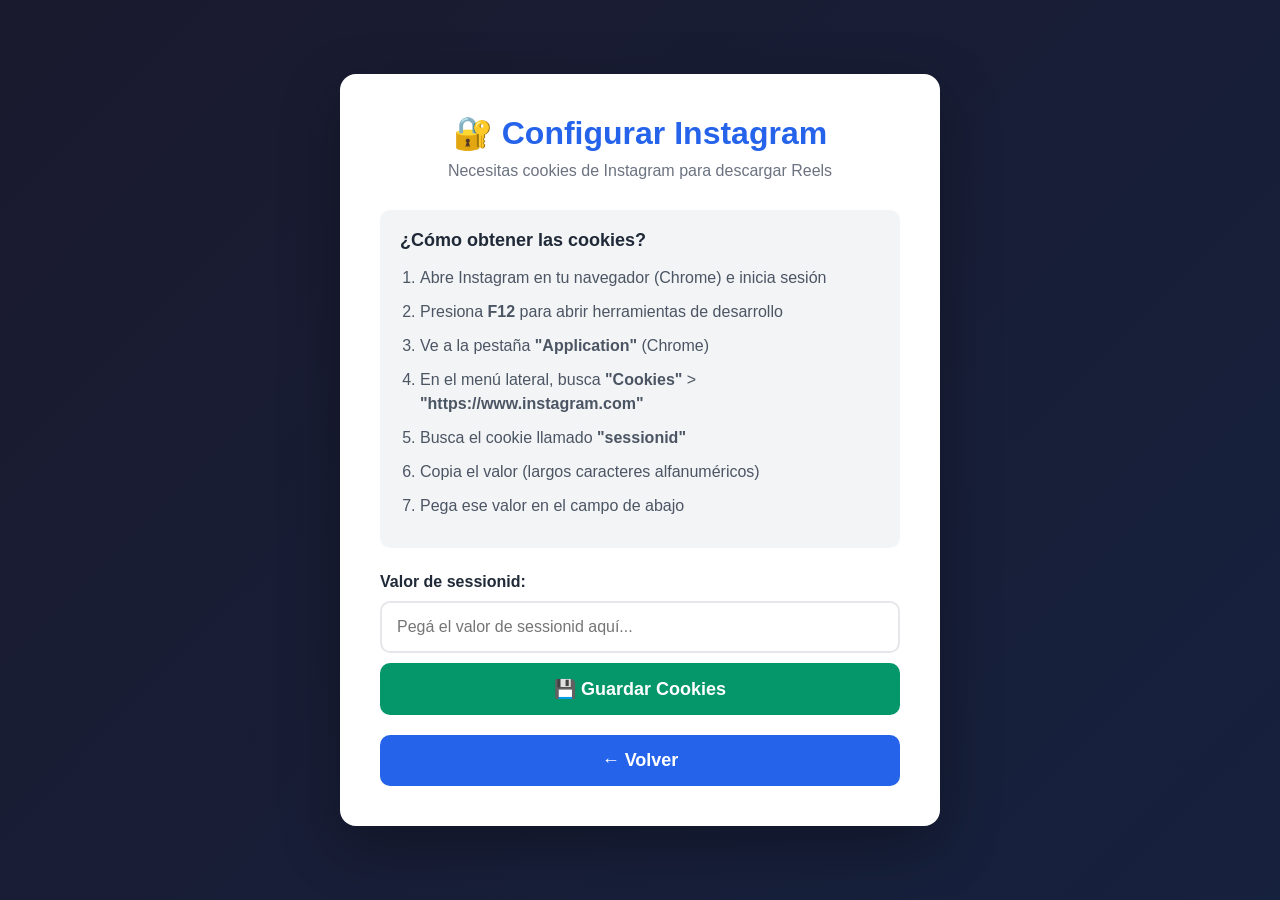
==== templates/configurar_cookies.html @ 565dd6c5 "Initial commit: Videos Victor descargador - Flask + yt-dlp web app" ====
<!DOCTYPE html>
<html lang="es">
<head>
    <meta charset="UTF-8">
    <meta name="viewport" content="width=device-width, initial-scale=1.0">
    <title>Configurar Instagram - Videos Victor</title>
    <link rel="stylesheet" href="/static/style.css">
</head>
<body>
    <div class="container">
        <header>
            <h1>🔐 Configurar Instagram</h1>
            <p>Necesitas cookies de Instagram para descargar Reels</p>
        </header>

        <main>
            <div class="instructions">
                <h2>¿Cómo obtener las cookies?</h2>
                <ol>
                    <li>Abre Instagram en tu navegador (Chrome) e inicia sesión</li>
                    <li>Presiona <strong>F12</strong> para abrir herramientas de desarrollo</li>
                    <li>Ve a la pestaña <strong>"Application"</strong> (Chrome)</li>
                    <li>En el menú lateral, busca <strong>"Cookies"</strong> > <strong>"https://www.instagram.com"</strong></li>
                    <li>Busca el cookie llamado <strong>"sessionid"</strong></li>
                    <li>Copia el valor (largos caracteres alfanuméricos)</li>
                    <li>Pega ese valor en el campo de abajo</li>
                </ol>
            </div>

            <div class="cookie-input-section">
                <label for="sessionid-input">Valor de sessionid:</label>
                <input type="text" id="sessionid-input" placeholder="Pegá el valor de sessionid aquí...">
                <button onclick="guardarCookies()">💾 Guardar Cookies</button>
            </div>

            <div id="message-section" class="hidden">
                <p id="message-text"></p>
            </div>

            <button onclick="volver()">← Volver</button>
        </main>
    </div>

    <script>
        function guardarCookies() {
            const sessionid = document.getElementById('sessionid-input').value.trim();
            if (!sessionid) {
                alert('Por favor, ingresá el valor de sessionid');
                return;
            }
            
            const cookies = [{name: 'sessionid', value: sessionid, domain: '.instagram.com', path: '/'}];
            
            fetch('/guardar-cookies', {
                method: 'POST',
                headers: {'Content-Type': 'application/json'},
                body: JSON.stringify({cookies})
            })
            .then(r => r.json())
            .then(data => {
                const msg = document.getElementById('message-section');
                const txt = document.getElementById('message-text');
                msg.classList.remove('hidden');
                if (data.success) {
                    txt.textContent = '✓ Cookies guardadas correctamente';
                    txt.className = 'success';
                } else {
                    txt.textContent = '✗ Error: ' + data.error;
                    txt.className = 'error';
                }
            });
        }

        function volver() {
            window.location.href = '/';
        }
    </script>
</body>
</html>
---- static/style.css ----
* {
    margin: 0;
    padding: 0;
    box-sizing: border-box;
}

body {
    font-family: Arial, sans-serif;
    background: linear-gradient(135deg, #1a1a2e 0%, #16213e 100%);
    min-height: 100vh;
    display: flex;
    justify-content: center;
    align-items: center;
    padding: 20px;
}

.container {
    background: white;
    border-radius: 16px;
    padding: 40px;
    max-width: 600px;
    width: 100%;
    box-shadow: 0 20px 60px rgba(0,0,0,0.3);
}

header {
    text-align: center;
    margin-bottom: 30px;
}

h1 {
    color: #2563EB;
    font-size: 32px;
    margin-bottom: 10px;
}

header p {
    color: #6B7280;
    font-size: 16px;
}

.download-section {
    margin-bottom: 25px;
}

label {
    display: block;
    margin-bottom: 10px;
    color: #1F2937;
    font-weight: bold;
    font-size: 16px;
}

input[type="text"] {
    width: 100%;
    padding: 15px;
    border: 2px solid #E5E7EB;
    border-radius: 10px;
    font-size: 16px;
    margin-bottom: 15px;
    transition: border-color 0.3s;
}

input[type="text"]:focus {
    outline: none;
    border-color: #2563EB;
}

button {
    background: #2563EB;
    color: white;
    border: none;
    padding: 15px 30px;
    border-radius: 10px;
    font-size: 18px;
    font-weight: bold;
    cursor: pointer;
    transition: background 0.3s;
    width: 100%;
}

button:hover {
    background: #1D4ED8;
}

button:disabled {
    background: #9CA3AF;
    cursor: not-allowed;
}

.instagram-config {
    display: flex;
    align-items: center;
    gap: 15px;
    margin-bottom: 25px;
    padding-top: 15px;
    border-top: 1px solid #E5E7EB;
}

#config-ig-btn {
    background: #059669;
    width: auto;
    padding: 10px 20px;
    font-size: 14px;
}

#config-ig-btn:hover {
    background: #047857;
}

.status-text {
    font-size: 14px;
    color: #6B7280;
}

#progress-section {
    margin: 25px 0;
}

.progress-bar {
    background: #E5E7EB;
    border-radius: 10px;
    height: 20px;
    overflow: hidden;
    margin-bottom: 10px;
}

#progress-fill {
    height: 100%;
    background: linear-gradient(90deg, #2563EB, #10B981);
    width: 0%;
    transition: width 0.3s;
}

#progress-text {
    text-align: center;
    color: #6B7280;
    font-size: 14px;
}

#message-section {
    margin-top: 20px;
    padding: 15px;
    border-radius: 10px;
    text-align: center;
}

#message-section.success {
    background: #D1FAE5;
    color: #065F46;
}

#message-section.error {
    background: #FEE2E2;
    color: #991B1B;
}

footer {
    text-align: center;
    margin-top: 30px;
    padding-top: 20px;
    border-top: 1px solid #E5E7EB;
}

footer p {
    color: #9CA3AF;
    font-size: 14px;
}

.hidden {
    display: none;
}

.instructions {
    background: #F3F4F6;
    padding: 20px;
    border-radius: 10px;
    margin-bottom: 25px;
}

.instructions h2 {
    color: #1F2937;
    font-size: 18px;
    margin-bottom: 15px;
}

.instructions ol {
    color: #4B5563;
    padding-left: 20px;
}

.instructions li {
    margin-bottom: 10px;
    line-height: 1.5;
}

.cookie-input-section {
    margin-bottom: 20px;
}

.cookie-input-section input {
    margin-bottom: 10px;
}

.cookie-input-section button {
    background: #059669;
}

.cookie-input-section button:hover {
    background: #047857;
}
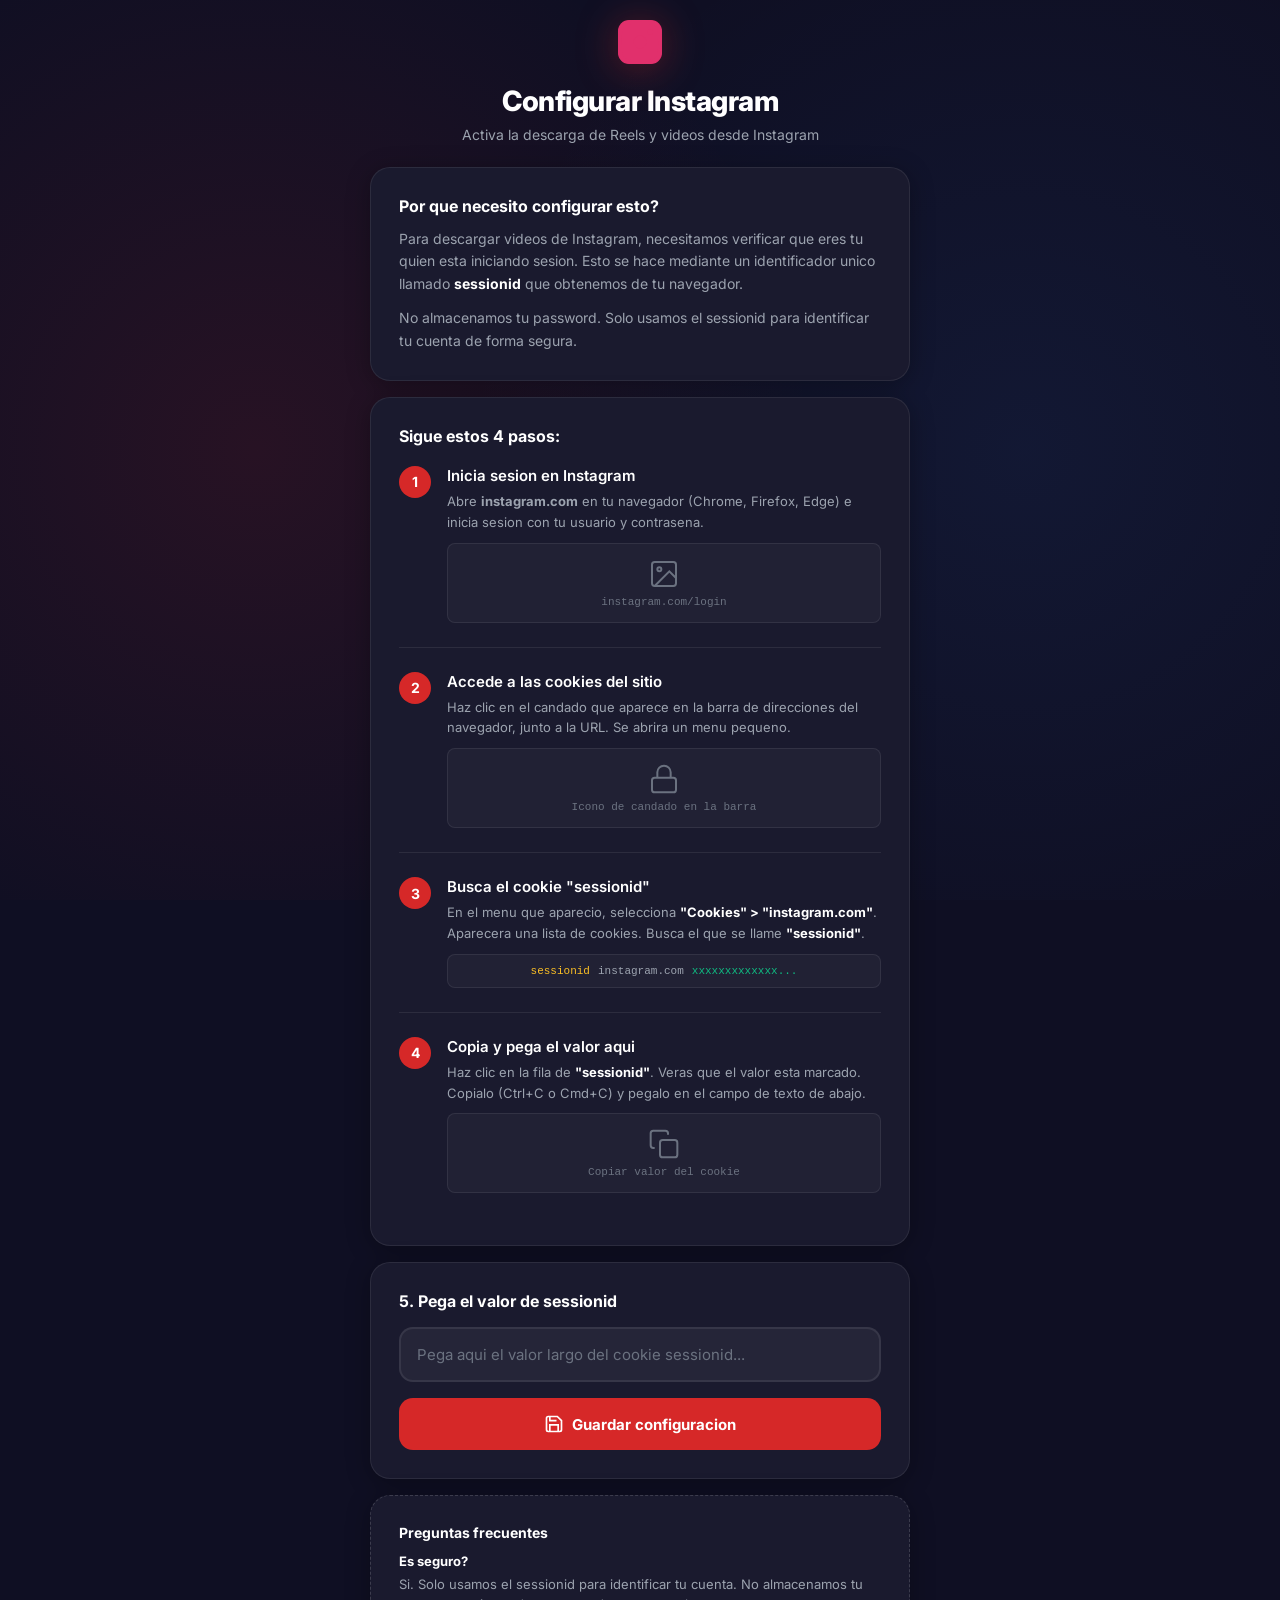
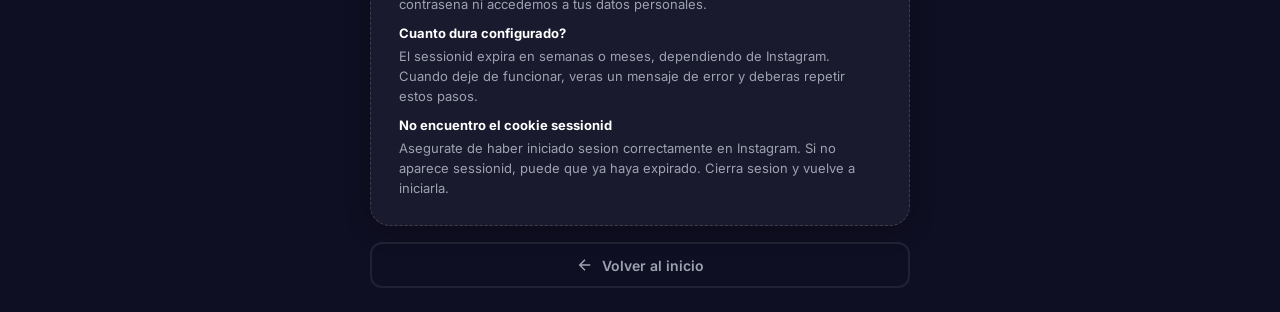
==== commit adde096d: "feat: redesign UI/UX with neutral Spanish language - Replace Chilean slang (weon, po, cachai, alhuea" ====
--- a/templates/configurar_cookies.html
+++ b/templates/configurar_cookies.html
@@ -7,50 +7,252 @@
     <link rel="stylesheet" href="/static/style.css">
 </head>
 <body>
+    <div class="background-effects"></div>
+
     <div class="container">
-        <header>
-            <h1>🔐 Configurar Instagram</h1>
-            <p>Necesitas cookies de Instagram para descargar Reels</p>
+        <header class="hero" style="margin-bottom: 24px;">
+            <div class="logo">
+                <svg width="44" height="44" viewBox="0 0 24 24" fill="none" xmlns="http://www.w3.org/2000/svg">
+                    <rect width="24" height="24" rx="6" fill="#E1306C"/>
+                    <path d="M12 2.163c3.204 0 3.584.012 4.85.07 3.252.148 4.771 1.691 4.919 4.919.058 1.265.069 1.645.069 4.849 0 3.205-.012 3.584-.069 4.849-.149 3.225-1.664 4.771-4.919 4.919-1.266.058-1.644.07-4.85.07-3.204 0-3.584-.012-4.849-.07-3.26-.149-4.771-1.699-4.919-4.92-.058-1.265-.07-1.644-.07-4.849 0-3.204.013-3.583.07-4.849.149-3.227 1.664-4.771 4.919-4.919 1.266-.057 1.645-.069 4.849-.069zM12 0C8.741 0 8.333.014 7.053.072 2.695.272.273 2.69.073 7.052.014 8.333 0 8.741 0 12c0 3.259.014 3.668.072 4.948.2 4.358 2.618 6.78 6.98 6.98C8.333 23.986 8.741 24 12 24c3.259 0 3.668-.014 4.948-.072 4.354-.2 6.782-2.618 6.979-6.98.059-1.28.073-1.689.073-4.948 0-3.259-.014-3.667-.072-4.947-.196-4.354-2.617-6.78-6.979-6.98C15.668.014 15.259 0 12 0z" fill="#E1306C"/>
+                    <circle cx="12" cy="12" r="3.5" fill="#E1306C"/>
+                    <circle cx="17.5" cy="6.5" r="1.5" fill="#E1306C"/>
+                </svg>
+            </div>
+            <h1 style="font-size: 28px;">Configurar Instagram</h1>
+            <p style="font-size: 14px;">Activa la descarga de Reels y videos desde Instagram</p>
         </header>
 
         <main>
-            <div class="instructions">
-                <h2>¿Cómo obtener las cookies?</h2>
-                <ol>
-                    <li>Abre Instagram en tu navegador (Chrome) e inicia sesión</li>
-                    <li>Presiona <strong>F12</strong> para abrir herramientas de desarrollo</li>
-                    <li>Ve a la pestaña <strong>"Application"</strong> (Chrome)</li>
-                    <li>En el menú lateral, busca <strong>"Cookies"</strong> > <strong>"https://www.instagram.com"</strong></li>
-                    <li>Busca el cookie llamado <strong>"sessionid"</strong></li>
-                    <li>Copia el valor (largos caracteres alfanuméricos)</li>
-                    <li>Pega ese valor en el campo de abajo</li>
-                </ol>
-            </div>
-
-            <div class="cookie-input-section">
-                <label for="sessionid-input">Valor de sessionid:</label>
-                <input type="text" id="sessionid-input" placeholder="Pegá el valor de sessionid aquí...">
-                <button onclick="guardarCookies()">💾 Guardar Cookies</button>
-            </div>
-
-            <div id="message-section" class="hidden">
-                <p id="message-text"></p>
-            </div>
-
-            <button onclick="volver()">← Volver</button>
+            <!-- Explicacion simple -->
+            <div class="download-card" style="margin-bottom: 16px;">
+                <h2 style="font-size: 16px; font-weight: 700; margin-bottom: 12px; color: var(--text-white);">
+                    Por que necesito configurar esto?
+                </h2>
+                <p style="font-size: 14px; color: var(--text-gray); line-height: 1.6; margin-bottom: 12px;">
+                    Para descargar videos de Instagram, necesitamos verificar que eres tu quien esta iniciando sesion. Esto se hace mediante un identificador unico llamado <strong style="color: var(--text-white);">sessionid</strong> que obtenemos de tu navegador.
+                </p>
+                <p style="font-size: 14px; color: var(--text-gray); line-height: 1.6;">
+                    No almacenamos tu password. Solo usamos el sessionid para identificar tu cuenta de forma segura.
+                </p>
+            </div>
+
+            <!-- Pasos -->
+            <div class="download-card" style="margin-bottom: 16px;">
+                <h2 style="font-size: 16px; font-weight: 700; margin-bottom: 20px; color: var(--text-white);">
+                    Sigue estos 4 pasos:
+                </h2>
+
+                <!-- Paso 1 -->
+                <div class="step-item">
+                    <div class="step-number">1</div>
+                    <div class="step-content">
+                        <div class="step-title">Inicia sesion en Instagram</div>
+                        <div class="step-desc">Abre <strong>instagram.com</strong> en tu navegador (Chrome, Firefox, Edge) e inicia sesion con tu usuario y contrasena.</div>
+                        <div class="step-screenshot">
+                            <div class="screenshot-placeholder">
+                                <svg width="32" height="32" viewBox="0 0 24 24" fill="none" stroke="#6B7280" stroke-width="1.5"><rect x="3" y="3" width="18" height="18" rx="2"/><circle cx="8.5" cy="8.5" r="1.5"/><path d="M21 15l-5-5L5 21"/></svg>
+                                <span>instagram.com/login</span>
+                            </div>
+                        </div>
+                    </div>
+                </div>
+
+                <!-- Paso 2 -->
+                <div class="step-item">
+                    <div class="step-number">2</div>
+                    <div class="step-content">
+                        <div class="step-title">Accede a las cookies del sitio</div>
+                        <div class="step-desc">Haz clic en el candado que aparece en la barra de direcciones del navegador, junto a la URL. Se abrira un menu pequeno.</div>
+                        <div class="step-screenshot">
+                            <div class="screenshot-placeholder">
+                                <svg width="32" height="32" viewBox="0 0 24 24" fill="none" stroke="#6B7280" stroke-width="1.5"><rect x="3" y="11" width="18" height="11" rx="2"/><path d="M7 11V7a5 5 0 0 1 10 0v4"/></svg>
+                                <span>Icono de candado en la barra</span>
+                            </div>
+                        </div>
+                    </div>
+                </div>
+
+                <!-- Paso 3 -->
+                <div class="step-item">
+                    <div class="step-number">3</div>
+                    <div class="step-content">
+                        <div class="step-title">Busca el cookie "sessionid"</div>
+                        <div class="step-desc">En el menu que aparecio, selecciona <strong style="color: var(--text-white);">"Cookies" > "instagram.com"</strong>. Aparecera una lista de cookies. Busca el que se llame <strong style="color: var(--text-white);">"sessionid"</strong>.</div>
+                        <div class="step-screenshot">
+                            <div class="screenshot-placeholder table-view">
+                                <div style="display: flex; gap: 8px; font-size: 11px; font-family: monospace;">
+                                    <span style="color: var(--accent-yellow);">sessionid</span>
+                                    <span style="color: var(--text-gray);">instagram.com</span>
+                                    <span style="color: var(--accent-green);">xxxxxxxxxxxxx...</span>
+                                </div>
+                            </div>
+                        </div>
+                    </div>
+                </div>
+
+                <!-- Paso 4 -->
+                <div class="step-item" style="border-bottom: none; padding-bottom: 0;">
+                    <div class="step-number">4</div>
+                    <div class="step-content">
+                        <div class="step-title">Copia y pega el valor aqui</div>
+                        <div class="step-desc">Haz clic en la fila de <strong style="color: var(--text-white);">"sessionid"</strong>. Veras que el valor esta marcado. Copialo (Ctrl+C o Cmd+C) y pegalo en el campo de texto de abajo.</div>
+                        <div class="step-screenshot">
+                            <div class="screenshot-placeholder">
+                                <svg width="32" height="32" viewBox="0 0 24 24" fill="none" stroke="#6B7280" stroke-width="1.5"><rect x="9" y="9" width="13" height="13" rx="2"/><path d="M5 15H4a2 2 0 0 1-2-2V4a2 2 0 0 1 2-2h9a2 2 0 0 1 2 2v1"/></svg>
+                                <span>Copiar valor del cookie</span>
+                            </div>
+                        </div>
+                    </div>
+                </div>
+            </div>
+
+            <!-- Campo de ingreso -->
+            <div class="download-card" style="margin-bottom: 16px;">
+                <h2 style="font-size: 16px; font-weight: 700; margin-bottom: 16px; color: var(--text-white);">
+                    5. Pega el valor de sessionid
+                </h2>
+
+                <div class="input-wrapper" style="margin-bottom: 16px;">
+                    <input
+                        type="text"
+                        id="sessionid-input"
+                        placeholder="Pega aqui el valor largo del cookie sessionid..."
+                        style="padding-left: 16px;"
+                    >
+                </div>
+
+                <div id="message-section" class="message-card hidden" style="margin-bottom: 16px;"></div>
+
+                <button id="save-btn" class="btn-primary" onclick="guardarCookies()" style="width: 100%;">
+                    <svg width="20" height="20" viewBox="0 0 24 24" fill="none" stroke="currentColor" stroke-width="2"><path d="M19 21H5a2 2 0 0 1-2-2V5a2 2 0 0 1 2-2h11l5 5v11a2 2 0 0 1-2 2z"/><polyline points="17,21 17,13 7,13 7,21"/><polyline points="7,3 7,8 15,8"/></svg>
+                    <span>Guardar configuracion</span>
+                </button>
+            </div>
+
+            <!-- Pregunta frecuente -->
+            <div class="download-card" style="margin-bottom: 16px; border: 1px dashed rgba(255,255,255,0.15);">
+                <h2 style="font-size: 14px; font-weight: 700; margin-bottom: 12px; color: var(--text-white);">
+                    Preguntas frecuentes
+                </h2>
+                <div style="display: flex; flex-direction: column; gap: 12px;">
+                    <div>
+                        <strong style="font-size: 13px; color: var(--text-white); display: block; margin-bottom: 4px;">Es seguro?</strong>
+                        <span style="font-size: 13px; color: var(--text-gray);">Si. Solo usamos el sessionid para identificar tu cuenta. No almacenamos tu contrasena ni accedemos a tus datos personales.</span>
+                    </div>
+                    <div>
+                        <strong style="font-size: 13px; color: var(--text-white); display: block; margin-bottom: 4px;">Cuanto dura configurado?</strong>
+                        <span style="font-size: 13px; color: var(--text-gray);">El sessionid expira en semanas o meses, dependiendo de Instagram. Cuando deje de funcionar, veras un mensaje de error y deberas repetir estos pasos.</span>
+                    </div>
+                    <div>
+                        <strong style="font-size: 13px; color: var(--text-white); display: block; margin-bottom: 4px;">No encuentro el cookie sessionid</strong>
+                        <span style="font-size: 13px; color: var(--text-gray);">Asegurate de haber iniciado sesion correctamente en Instagram. Si no aparece sessionid, puede que ya haya expirado. Cierra sesion y vuelve a iniciarla.</span>
+                    </div>
+                </div>
+            </div>
+
+            <button onclick="volver()" class="btn-secondary" style="width: 100%; margin-top: 8px;">
+                <svg width="18" height="18" viewBox="0 0 24 24" fill="none" stroke="currentColor" stroke-width="2"><path d="M19 12H5M12 19l-7-7 7-7"/></svg>
+                Volver al inicio
+            </button>
         </main>
     </div>
+
+    <style>
+        .step-item {
+            display: flex;
+            gap: 16px;
+            padding-bottom: 24px;
+            margin-bottom: 24px;
+            border-bottom: 1px solid var(--border-subtle);
+        }
+
+        .step-number {
+            width: 32px;
+            height: 32px;
+            border-radius: 50%;
+            background: var(--accent-red);
+            color: white;
+            display: flex;
+            align-items: center;
+            justify-content: center;
+            font-weight: 700;
+            font-size: 14px;
+            flex-shrink: 0;
+        }
+
+        .step-content {
+            flex: 1;
+        }
+
+        .step-title {
+            font-size: 15px;
+            font-weight: 600;
+            color: var(--text-white);
+            margin-bottom: 6px;
+        }
+
+        .step-desc {
+            font-size: 13px;
+            color: var(--text-gray);
+            line-height: 1.6;
+            margin-bottom: 10px;
+        }
+
+        .step-screenshot {
+            margin-top: 8px;
+        }
+
+        .screenshot-placeholder {
+            background: rgba(255,255,255,0.03);
+            border: 1px solid var(--border-subtle);
+            border-radius: 8px;
+            padding: 14px;
+            display: flex;
+            flex-direction: column;
+            align-items: center;
+            gap: 6px;
+            color: #6B7280;
+            font-size: 11px;
+            font-family: monospace;
+        }
+
+        .table-view {
+            font-family: monospace;
+            padding: 10px 14px;
+        }
+
+        #message-section {
+            text-align: left;
+            justify-content: flex-start;
+        }
+    </style>
 
     <script>
         function guardarCookies() {
             const sessionid = document.getElementById('sessionid-input').value.trim();
+            const btn = document.getElementById('save-btn');
+            const msgSection = document.getElementById('message-section');
+
             if (!sessionid) {
-                alert('Por favor, ingresá el valor de sessionid');
+                msgSection.classList.remove('hidden', 'success', 'error', 'warning');
+                msgSection.classList.add('warning');
+                msgSection.innerHTML = '<svg width="18" height="18" viewBox="0 0 24 24" fill="none" stroke="currentColor" stroke-width="2"><path d="M10.29 3.86L1.82 18a2 2 0 0 0 1.71 3h16.94a2 2 0 0 0 1.71-3L13.71 3.86a2 2 0 0 0-3.42 0z"/><line x1="12" y1="9" x2="12" y2="13"/><line x1="12" y1="17" x2="12.01" y2="17"/></svg><span>Por favor, ingresa el valor de sessionid. Sigue los pasos de arriba si no sabes como obtenerlo.</span>';
                 return;
             }
-            
+
+            if (sessionid.length < 20) {
+                msgSection.classList.remove('hidden', 'success', 'error', 'warning');
+                msgSection.classList.add('warning');
+                msgSection.innerHTML = '<svg width="18" height="18" viewBox="0 0 24 24" fill="none" stroke="currentColor" stroke-width="2"><circle cx="12" cy="12" r="10"/><line x1="12" y1="8" x2="12" y2="12"/><line x1="12" y1="16" x2="12.01" y2="16"/></svg><span>El valor ingresado parece muy corto. Verifica que copiaste todo el contenido del campo "Valor" del cookie sessionid.</span>';
+                return;
+            }
+
+            btn.disabled = true;
+            btn.innerHTML = '<svg width="18" height="18" viewBox="0 0 24 24" fill="none" stroke="currentColor" stroke-width="2" class="spinning"><path d="M12 2v4M12 18v4M4.93 4.93l2.83 2.83M16.24 16.24l2.83 2.83M2 12h4M18 12h4"/></svg><span>Guardando...</span>';
+
             const cookies = [{name: 'sessionid', value: sessionid, domain: '.instagram.com', path: '/'}];
-            
+
             fetch('/guardar-cookies', {
                 method: 'POST',
                 headers: {'Content-Type': 'application/json'},
@@ -58,22 +260,40 @@
             })
             .then(r => r.json())
             .then(data => {
-                const msg = document.getElementById('message-section');
-                const txt = document.getElementById('message-text');
-                msg.classList.remove('hidden');
+                msgSection.classList.remove('hidden', 'success', 'error', 'warning');
                 if (data.success) {
-                    txt.textContent = '✓ Cookies guardadas correctamente';
-                    txt.className = 'success';
+                    msgSection.classList.add('success');
+                    msgSection.innerHTML = '<svg width="18" height="18" viewBox="0 0 24 24" fill="none" stroke="currentColor" stroke-width="2"><path d="M22 11.08V12a10 10 0 1 1-5.93-9.14"/><polyline points="22,4 12,14.01 9,11.01"/></svg><span>Configuracion guardada. Ya puedes descargar Reels desde Instagram.</span>';
+                    btn.innerHTML = '<svg width="18" height="18" viewBox="0 0 24 24" fill="none" stroke="currentColor" stroke-width="2"><polyline points="20,6 9,17 4,12"/></svg><span>Guardado</span>';
+                    setTimeout(() => { window.location.href = '/'; }, 2000);
                 } else {
-                    txt.textContent = '✗ Error: ' + data.error;
-                    txt.className = 'error';
+                    msgSection.classList.add('error');
+                    msgSection.innerHTML = '<svg width="18" height="18" viewBox="0 0 24 24" fill="none" stroke="currentColor" stroke-width="2"><circle cx="12" cy="12" r="10"/><line x1="15" y1="9" x2="9" y2="15"/><line x1="9" y1="9" x2="15" y2="15"/></svg><span>Error: ' + (data.error || 'No se pudo guardar. Intenta nuevamente.') + '</span>';
+                    btn.disabled = false;
+                    btn.innerHTML = '<svg width="20" height="20" viewBox="0 0 24 24" fill="none" stroke="currentColor" stroke-width="2"><path d="M19 21H5a2 2 0 0 1-2-2V5a2 2 0 0 1 2-2h11l5 5v11a2 2 0 0 1-2 2z"/><polyline points="17,21 17,13 7,13 7,21"/><polyline points="7,3 7,8 15,8"/></svg><span>Reintentar</span>';
                 }
+            })
+            .catch(err => {
+                msgSection.classList.remove('hidden', 'success', 'error', 'warning');
+                msgSection.classList.add('error');
+                msgSection.innerHTML = '<svg width="18" height="18" viewBox="0 0 24 24" fill="none" stroke="currentColor" stroke-width="2"><circle cx="12" cy="12" r="10"/><line x1="12" y1="8" x2="12" y2="12"/><line x1="12" y1="16" x2="12.01" y2="16"/></svg><span>Sin conexion. Verifica tu internet e intenta nuevamente.</span>';
+                btn.disabled = false;
+                btn.innerHTML = '<svg width="20" height="20" viewBox="0 0 24 24" fill="none" stroke="currentColor" stroke-width="2"><path d="M19 21H5a2 2 0 0 1-2-2V5a2 2 0 0 1 2-2h11l5 5v11a2 2 0 0 1-2 2z"/><polyline points="17,21 17,13 7,13 7,21"/><polyline points="7,3 7,8 15,8"/></svg><span>Reintentar</span>';
             });
         }
 
         function volver() {
             window.location.href = '/';
         }
+
+        document.addEventListener('DOMContentLoaded', () => {
+            const input = document.getElementById('sessionid-input');
+            if (input) {
+                input.addEventListener('keypress', (e) => {
+                    if (e.key === 'Enter') guardarCookies();
+                });
+            }
+        });
     </script>
 </body>
-</html>+</html>
--- a/static/style.css
+++ b/static/style.css
@@ -1,211 +1,491 @@
+/* ========================================
+   VIDEOS VICTOR - ESTILOS REDISEÑADOS
+   ======================================== */
+
+@import url('https://fonts.googleapis.com/css2?family=Inter:wght@400;500;600;700;800&display=swap');
+
 * {
     margin: 0;
     padding: 0;
     box-sizing: border-box;
 }
 
+:root {
+    --bg-dark: #0f0f23;
+    --bg-card: #1a1a2e;
+    --accent-red: #D62828;
+    --accent-red-dark: #B91C1C;
+    --accent-green: #10B981;
+    --accent-yellow: #FBBF24;
+    --accent-blue: #3B82F6;
+    --text-white: #FFFFFF;
+    --text-gray: #9CA3AF;
+    --text-dark: #1F2937;
+    --border-subtle: rgba(255,255,255,0.08);
+    --shadow-card: 0 4px 24px rgba(0,0,0,0.3);
+}
+
 body {
-    font-family: Arial, sans-serif;
-    background: linear-gradient(135deg, #1a1a2e 0%, #16213e 100%);
+    font-family: 'Inter', -apple-system, BlinkMacSystemFont, sans-serif;
+    background: var(--bg-dark);
     min-height: 100vh;
     display: flex;
     justify-content: center;
     align-items: center;
     padding: 20px;
+    position: relative;
+    overflow-x: hidden;
+    color: var(--text-white);
+}
+
+/* Fondo con gradiente animado */
+.background-effects {
+    position: fixed;
+    top: 0;
+    left: 0;
+    width: 100%;
+    height: 100%;
+    background:
+        radial-gradient(circle at 20% 50%, rgba(214, 40, 40, 0.12) 0%, transparent 50%),
+        radial-gradient(circle at 80% 50%, rgba(59, 130, 246, 0.08) 0%, transparent 50%),
+        var(--bg-dark);
+    z-index: -1;
 }
 
 .container {
-    background: white;
-    border-radius: 16px;
-    padding: 40px;
-    max-width: 600px;
     width: 100%;
-    box-shadow: 0 20px 60px rgba(0,0,0,0.3);
-}
-
-header {
+    max-width: 540px;
+    position: relative;
+}
+
+/* ========================================
+   HERO SECTION
+   ======================================== */
+
+.hero {
     text-align: center;
-    margin-bottom: 30px;
-}
-
-h1 {
-    color: #2563EB;
-    font-size: 32px;
-    margin-bottom: 10px;
-}
-
-header p {
+    margin-bottom: 32px;
+}
+
+.logo {
+    margin-bottom: 16px;
+}
+
+.logo svg {
+    filter: drop-shadow(0 4px 20px rgba(214, 40, 40, 0.4));
+}
+
+.hero h1 {
+    font-size: 34px;
+    font-weight: 800;
+    color: var(--text-white);
+    letter-spacing: -0.5px;
+    margin-bottom: 8px;
+}
+
+.hero p {
+    font-size: 15px;
+    color: var(--text-gray);
+    font-weight: 400;
+}
+
+/* ========================================
+   DOWNLOAD CARD
+   ======================================== */
+
+.download-card {
+    background: var(--bg-card);
+    border-radius: 20px;
+    padding: 28px;
+    margin-bottom: 16px;
+    border: 1px solid var(--border-subtle);
+    box-shadow: var(--shadow-card);
+}
+
+.card-header {
+    display: flex;
+    gap: 8px;
+    margin-bottom: 20px;
+}
+
+.platform-badge {
+    display: flex;
+    align-items: center;
+    gap: 6px;
+    padding: 6px 14px;
+    border-radius: 20px;
+    font-size: 12px;
+    font-weight: 600;
+    transition: transform 0.2s;
+}
+
+.platform-badge:hover {
+    transform: scale(1.05);
+}
+
+.platform-badge.youtube {
+    background: rgba(255, 0, 0, 0.12);
+    color: #FF4444;
+}
+
+.platform-badge.instagram {
+    background: rgba(131, 58, 180, 0.12);
+    color: #E1306C;
+}
+
+/* INPUT GROUP */
+.input-group {
+    display: flex;
+    gap: 12px;
+}
+
+.input-wrapper {
+    flex: 1;
+    position: relative;
+}
+
+.input-icon {
+    position: absolute;
+    left: 16px;
+    top: 50%;
+    transform: translateY(-50%);
+    color: var(--text-gray);
+    pointer-events: none;
+}
+
+input[type="text"],
+input[type="password"] {
+    width: 100%;
+    padding: 16px 16px 16px 48px;
+    background: rgba(255,255,255,0.05);
+    border: 2px solid var(--border-subtle);
+    border-radius: 14px;
+    color: var(--text-white);
+    font-size: 15px;
+    font-family: inherit;
+    transition: all 0.3s;
+}
+
+input::placeholder {
     color: #6B7280;
-    font-size: 16px;
-}
-
-.download-section {
-    margin-bottom: 25px;
-}
-
-label {
-    display: block;
-    margin-bottom: 10px;
-    color: #1F2937;
-    font-weight: bold;
-    font-size: 16px;
-}
-
-input[type="text"] {
-    width: 100%;
-    padding: 15px;
-    border: 2px solid #E5E7EB;
-    border-radius: 10px;
-    font-size: 16px;
-    margin-bottom: 15px;
-    transition: border-color 0.3s;
-}
-
-input[type="text"]:focus {
+}
+
+input:focus {
     outline: none;
-    border-color: #2563EB;
-}
-
-button {
-    background: #2563EB;
+    border-color: var(--accent-red);
+    background: rgba(255,255,255,0.08);
+    box-shadow: 0 0 0 3px rgba(214, 40, 40, 0.15);
+}
+
+/* BUTTONS */
+.btn-primary {
+    display: flex;
+    align-items: center;
+    justify-content: center;
+    gap: 8px;
+    background: var(--accent-red);
     color: white;
     border: none;
-    padding: 15px 30px;
+    padding: 16px 24px;
+    border-radius: 14px;
+    font-size: 15px;
+    font-weight: 700;
+    font-family: inherit;
+    cursor: pointer;
+    transition: all 0.3s;
+    white-space: nowrap;
+}
+
+.btn-primary:hover {
+    background: var(--accent-red-dark);
+    transform: translateY(-2px);
+    box-shadow: 0 8px 25px rgba(214, 40, 40, 0.35);
+}
+
+.btn-primary:active {
+    transform: translateY(0);
+}
+
+.btn-primary:disabled {
+    background: #374151;
+    cursor: not-allowed;
+    transform: none;
+    box-shadow: none;
+}
+
+.btn-secondary {
+    display: flex;
+    align-items: center;
+    justify-content: center;
+    gap: 8px;
+    background: transparent;
+    color: var(--text-gray);
+    border: 2px solid var(--border-subtle);
+    padding: 12px 20px;
+    border-radius: 12px;
+    font-size: 14px;
+    font-weight: 600;
+    font-family: inherit;
+    cursor: pointer;
+    transition: all 0.3s;
+}
+
+.btn-secondary:hover {
+    border-color: var(--accent-blue);
+    color: var(--accent-blue);
+}
+
+/* ========================================
+   PROGRESS SECTION
+   ======================================== */
+
+.progress-card {
+    background: var(--bg-card);
+    border-radius: 16px;
+    padding: 20px;
+    margin-bottom: 16px;
+    border: 1px solid var(--border-subtle);
+    box-shadow: var(--shadow-card);
+}
+
+.progress-header {
+    display: flex;
+    align-items: center;
+    gap: 12px;
+    margin-bottom: 16px;
+}
+
+.progress-icon {
+    color: var(--accent-yellow);
+    flex-shrink: 0;
+}
+
+.progress-icon.spinning {
+    animation: spin 1s linear infinite;
+}
+
+@keyframes spin {
+    100% { transform: rotate(360deg); }
+}
+
+#progress-text {
+    color: var(--text-white);
+    font-weight: 600;
+    font-size: 14px;
+}
+
+.progress-bar-container {
+    background: rgba(255,255,255,0.1);
     border-radius: 10px;
-    font-size: 18px;
-    font-weight: bold;
-    cursor: pointer;
-    transition: background 0.3s;
-    width: 100%;
-}
-
-button:hover {
-    background: #1D4ED8;
-}
-
-button:disabled {
-    background: #9CA3AF;
-    cursor: not-allowed;
-}
-
-.instagram-config {
-    display: flex;
-    align-items: center;
-    gap: 15px;
-    margin-bottom: 25px;
-    padding-top: 15px;
-    border-top: 1px solid #E5E7EB;
-}
-
-#config-ig-btn {
-    background: #059669;
-    width: auto;
-    padding: 10px 20px;
-    font-size: 14px;
-}
-
-#config-ig-btn:hover {
-    background: #047857;
-}
-
-.status-text {
-    font-size: 14px;
-    color: #6B7280;
-}
-
-#progress-section {
-    margin: 25px 0;
-}
-
-.progress-bar {
-    background: #E5E7EB;
-    border-radius: 10px;
-    height: 20px;
+    height: 8px;
     overflow: hidden;
-    margin-bottom: 10px;
+    margin-bottom: 8px;
 }
 
 #progress-fill {
     height: 100%;
-    background: linear-gradient(90deg, #2563EB, #10B981);
+    background: linear-gradient(90deg, var(--accent-red), var(--accent-yellow));
     width: 0%;
-    transition: width 0.3s;
-}
-
-#progress-text {
+    transition: width 0.4s ease;
+    border-radius: 10px;
+}
+
+.progress-percent {
+    display: block;
     text-align: center;
-    color: #6B7280;
+    color: var(--text-gray);
+    font-size: 12px;
+    font-weight: 600;
+}
+
+/* ========================================
+   MESSAGE SECTION
+   ======================================== */
+
+.message-card {
+    padding: 16px 20px;
+    border-radius: 12px;
+    text-align: center;
+    font-weight: 600;
     font-size: 14px;
-}
-
-#message-section {
+    margin-bottom: 16px;
+    animation: slideIn 0.3s ease;
+    display: flex;
+    align-items: center;
+    justify-content: center;
+    gap: 10px;
+}
+
+.message-card.success {
+    background: rgba(16, 185, 129, 0.12);
+    color: var(--accent-green);
+    border: 1px solid rgba(16, 185, 129, 0.25);
+}
+
+.message-card.error {
+    background: rgba(214, 40, 40, 0.12);
+    color: #FF6B6B;
+    border: 1px solid rgba(214, 40, 40, 0.25);
+}
+
+.message-card.warning {
+    background: rgba(251, 191, 36, 0.12);
+    color: var(--accent-yellow);
+    border: 1px solid rgba(251, 191, 36, 0.25);
+}
+
+@keyframes slideIn {
+    from {
+        opacity: 0;
+        transform: translateY(-10px);
+    }
+    to {
+        opacity: 1;
+        transform: translateY(0);
+    }
+}
+
+/* ========================================
+   INSTAGRAM STATUS BADGE
+   ======================================== */
+
+.ig-status-section {
     margin-top: 20px;
-    padding: 15px;
+}
+
+.ig-status-badge {
+    display: flex;
+    align-items: center;
+    justify-content: space-between;
+    padding: 14px 18px;
+    border-radius: 12px;
+    background: rgba(255,255,255,0.03);
+    border: 1px solid var(--border-subtle);
+    margin-top: 16px;
+}
+
+.ig-status-info {
+    display: flex;
+    align-items: center;
+    gap: 10px;
+}
+
+.ig-status-dot {
+    width: 10px;
+    height: 10px;
+    border-radius: 50%;
+    flex-shrink: 0;
+}
+
+.ig-status-dot.green { background: var(--accent-green); box-shadow: 0 0 8px rgba(16, 185, 129, 0.5); }
+.ig-status-dot.yellow { background: var(--accent-yellow); box-shadow: 0 0 8px rgba(251, 191, 36, 0.5); }
+.ig-status-dot.red { background: var(--accent-red); box-shadow: 0 0 8px rgba(214, 40, 40, 0.5); }
+
+.ig-status-text {
+    font-size: 13px;
+    font-weight: 500;
+    color: var(--text-gray);
+}
+
+.ig-status-text strong {
+    color: var(--text-white);
+    display: block;
+    font-size: 14px;
+    margin-bottom: 2px;
+}
+
+.ig-config-btn {
+    font-size: 12px;
+    padding: 8px 14px;
+    border-radius: 8px;
+    font-weight: 600;
+    font-family: inherit;
+    cursor: pointer;
+    transition: all 0.2s;
+    border: none;
+}
+
+.ig-config-btn.configure {
+    background: rgba(59, 130, 246, 0.15);
+    color: var(--accent-blue);
+}
+
+.ig-config-btn.configure:hover {
+    background: rgba(59, 130, 246, 0.25);
+}
+
+.ig-config-btn.verify {
+    background: rgba(251, 191, 36, 0.15);
+    color: var(--accent-yellow);
+}
+
+.ig-config-btn.verify:hover {
+    background: rgba(251, 191, 36, 0.25);
+}
+
+/* ========================================
+   FOOTER
+   ======================================== */
+
+.footer {
+    text-align: center;
+    margin-top: 28px;
+    padding-top: 20px;
+    border-top: 1px solid var(--border-subtle);
+}
+
+.folder-preview {
+    display: inline-flex;
+    align-items: center;
+    gap: 8px;
+    color: var(--text-gray);
+    font-size: 13px;
+    padding: 10px 20px;
+    background: rgba(255,255,255,0.03);
     border-radius: 10px;
-    text-align: center;
-}
-
-#message-section.success {
-    background: #D1FAE5;
-    color: #065F46;
-}
-
-#message-section.error {
-    background: #FEE2E2;
-    color: #991B1B;
-}
-
-footer {
-    text-align: center;
-    margin-top: 30px;
-    padding-top: 20px;
-    border-top: 1px solid #E5E7EB;
-}
-
-footer p {
-    color: #9CA3AF;
-    font-size: 14px;
-}
+    border: 1px solid var(--border-subtle);
+}
+
+.folder-preview svg {
+    color: var(--accent-yellow);
+}
+
+/* ========================================
+   UTILITIES
+   ======================================== */
 
 .hidden {
-    display: none;
-}
-
-.instructions {
-    background: #F3F4F6;
-    padding: 20px;
-    border-radius: 10px;
-    margin-bottom: 25px;
-}
-
-.instructions h2 {
-    color: #1F2937;
-    font-size: 18px;
-    margin-bottom: 15px;
-}
-
-.instructions ol {
-    color: #4B5563;
-    padding-left: 20px;
-}
-
-.instructions li {
-    margin-bottom: 10px;
-    line-height: 1.5;
-}
-
-.cookie-input-section {
-    margin-bottom: 20px;
-}
-
-.cookie-input-section input {
-    margin-bottom: 10px;
-}
-
-.cookie-input-section button {
-    background: #059669;
-}
-
-.cookie-input-section button:hover {
-    background: #047857;
-}+    display: none !important;
+}
+
+/* ========================================
+   RESPONSIVE
+   ======================================== */
+
+@media (max-width: 520px) {
+    .input-group {
+        flex-direction: column;
+    }
+
+    .btn-primary {
+        width: 100%;
+    }
+
+    .hero h1 {
+        font-size: 28px;
+    }
+
+    .download-card {
+        padding: 20px;
+    }
+
+    .ig-status-badge {
+        flex-direction: column;
+        gap: 12px;
+        text-align: center;
+    }
+
+    .ig-status-info {
+        flex-direction: column;
+    }
+}
